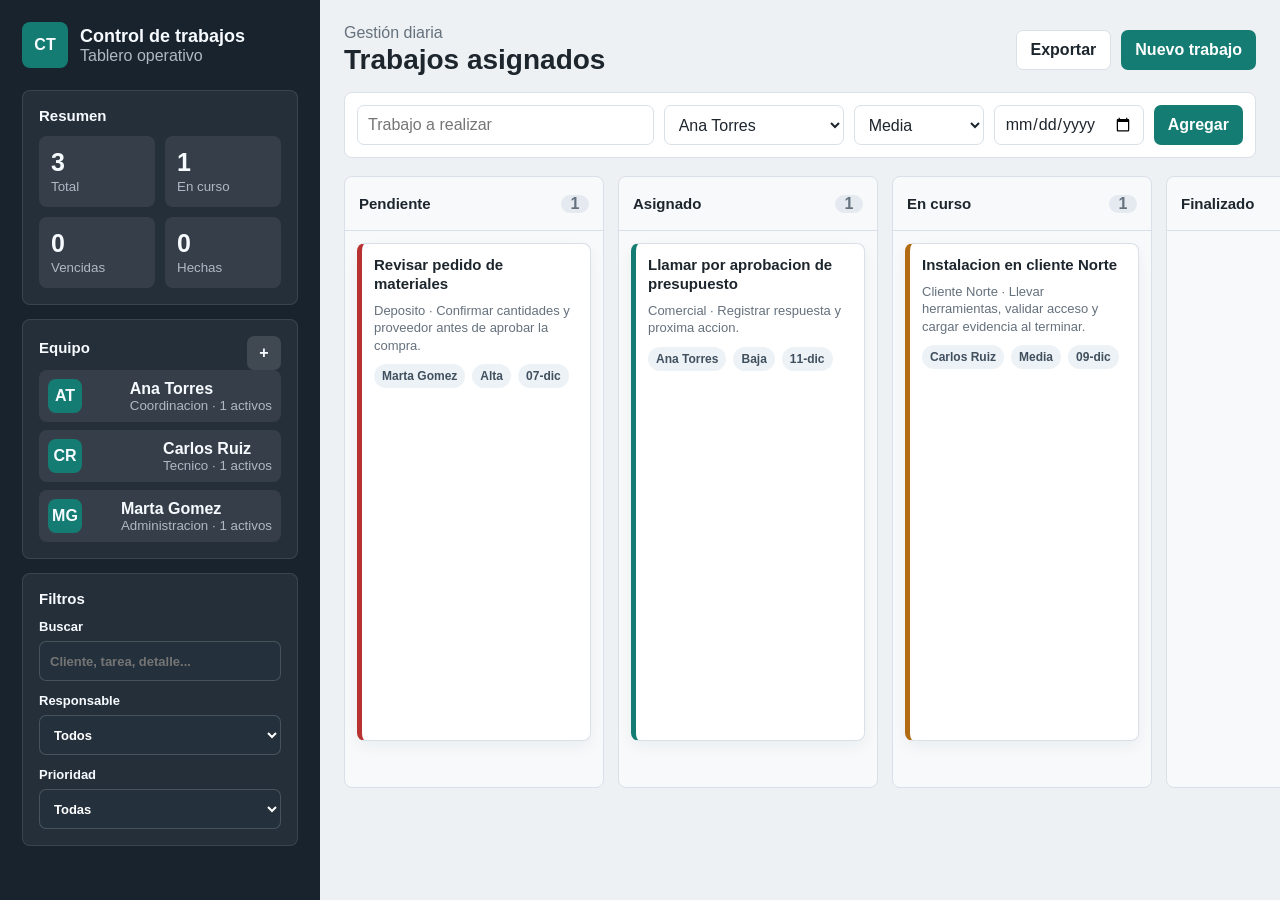
==== index.html @ 929d00e3 "Add files via upload" ====
<!doctype html>
<html lang="es">
  <head>
    <meta charset="UTF-8" />
    <meta name="viewport" content="width=device-width, initial-scale=1.0" />
    <title>Control de trabajos</title>
    <link rel="stylesheet" href="styles.css" />
  </head>
  <body>
    <div class="app-shell">
      <aside class="sidebar">
        <div class="brand">
          <div class="brand-mark">CT</div>
          <div>
            <h1>Control de trabajos</h1>
            <p>Tablero operativo</p>
          </div>
        </div>

        <section class="panel compact">
          <h2>Resumen</h2>
          <div class="stats-grid">
            <div>
              <span id="statTotal">0</span>
              <small>Total</small>
            </div>
            <div>
              <span id="statProgress">0</span>
              <small>En curso</small>
            </div>
            <div>
              <span id="statLate">0</span>
              <small>Vencidas</small>
            </div>
            <div>
              <span id="statDone">0</span>
              <small>Hechas</small>
            </div>
          </div>
        </section>

        <section class="panel">
          <div class="panel-title">
            <h2>Equipo</h2>
            <button class="icon-button" id="addEmployeeBtn" title="Agregar empleado">+</button>
          </div>
          <div class="employee-list" id="employeeList"></div>
        </section>

        <section class="panel">
          <h2>Filtros</h2>
          <label>
            Buscar
            <input id="searchInput" type="search" placeholder="Cliente, tarea, detalle..." />
          </label>
          <label>
            Responsable
            <select id="employeeFilter"></select>
          </label>
          <label>
            Prioridad
            <select id="priorityFilter">
              <option value="all">Todas</option>
              <option value="Alta">Alta</option>
              <option value="Media">Media</option>
              <option value="Baja">Baja</option>
            </select>
          </label>
        </section>
      </aside>

      <main class="workspace">
        <header class="topbar">
          <div>
            <p class="eyebrow">Gestión diaria</p>
            <h2>Trabajos asignados</h2>
          </div>
          <div class="actions">
            <button class="secondary" id="exportBtn">Exportar</button>
            <button class="primary" id="newTaskBtn">Nuevo trabajo</button>
          </div>
        </header>

        <section class="quick-entry">
          <form id="quickTaskForm">
            <input id="quickTitle" required placeholder="Trabajo a realizar" />
            <select id="quickEmployee"></select>
            <select id="quickPriority">
              <option>Media</option>
              <option>Alta</option>
              <option>Baja</option>
            </select>
            <input id="quickDue" type="date" />
            <button type="submit">Agregar</button>
          </form>
        </section>

        <section class="board" id="board"></section>
      </main>
    </div>

    <dialog id="taskDialog">
      <form id="taskForm" method="dialog">
        <div class="modal-head">
          <h2 id="dialogTitle">Nuevo trabajo</h2>
          <button type="button" class="icon-button" id="closeDialogBtn" title="Cerrar">x</button>
        </div>
        <input type="hidden" id="taskId" />
        <label>
          Trabajo
          <input id="taskTitle" required maxlength="90" />
        </label>
        <label>
          Cliente / área
          <input id="taskClient" maxlength="70" />
        </label>
        <div class="form-grid">
          <label>
            Responsable
            <select id="taskEmployee"></select>
          </label>
          <label>
            Estado
            <select id="taskStatus"></select>
          </label>
        </div>
        <div class="form-grid">
          <label>
            Prioridad
            <select id="taskPriority">
              <option>Alta</option>
              <option>Media</option>
              <option>Baja</option>
            </select>
          </label>
          <label>
            Vence
            <input id="taskDue" type="date" />
          </label>
        </div>
        <label>
          Detalle
          <textarea id="taskNotes" rows="4"></textarea>
        </label>
        <div class="modal-actions">
          <button type="button" class="danger" id="deleteTaskBtn">Eliminar</button>
          <span></span>
          <button type="button" class="secondary" id="cancelDialogBtn">Cancelar</button>
          <button class="primary" id="saveTaskBtn">Guardar</button>
        </div>
      </form>
    </dialog>

    <dialog id="employeeDialog">
      <form id="employeeForm" method="dialog">
        <div class="modal-head">
          <h2>Nuevo empleado</h2>
          <button type="button" class="icon-button" id="closeEmployeeBtn" title="Cerrar">x</button>
        </div>
        <label>
          Nombre
          <input id="employeeName" required maxlength="40" />
        </label>
        <label>
          Rol
          <input id="employeeRole" maxlength="50" placeholder="Técnico, administración..." />
        </label>
        <div class="modal-actions two">
          <button type="button" class="secondary" id="cancelEmployeeBtn">Cancelar</button>
          <button class="primary">Guardar</button>
        </div>
      </form>
    </dialog>

    <script src="app.js"></script>
  </body>
</html>
---- styles.css ----
:root {
  color-scheme: light;
  --bg: #eef1f4;
  --surface: #ffffff;
  --surface-2: #f7f9fb;
  --ink: #1d252d;
  --muted: #65717d;
  --line: #d9e0e7;
  --accent: #147c72;
  --accent-dark: #0e5f58;
  --danger: #b93232;
  --warning: #b26a13;
  --blue: #2563a8;
  --shadow: 0 14px 35px rgba(29, 37, 45, 0.1);
}

* {
  box-sizing: border-box;
}

body {
  margin: 0;
  min-height: 100vh;
  background: var(--bg);
  color: var(--ink);
  font-family: Inter, "Segoe UI", Arial, sans-serif;
}

button,
input,
select,
textarea {
  font: inherit;
}

button {
  border: 0;
  cursor: pointer;
}

.app-shell {
  display: grid;
  grid-template-columns: 320px 1fr;
  min-height: 100vh;
}

.sidebar {
  background: #18232d;
  color: #f7fbff;
  padding: 22px;
  overflow: auto;
}

.brand {
  display: flex;
  align-items: center;
  gap: 12px;
  margin-bottom: 22px;
}

.brand-mark {
  display: grid;
  place-items: center;
  width: 46px;
  height: 46px;
  border-radius: 8px;
  background: var(--accent);
  font-weight: 800;
}

h1,
h2,
p {
  margin: 0;
}

.brand h1 {
  font-size: 18px;
}

.brand p,
.eyebrow,
small {
  color: var(--muted);
}

.sidebar .brand p,
.sidebar small {
  color: #aeb9c4;
}

.panel {
  padding: 16px;
  margin-bottom: 14px;
  border: 1px solid rgba(255, 255, 255, 0.1);
  border-radius: 8px;
  background: rgba(255, 255, 255, 0.06);
}

.panel h2 {
  margin-bottom: 12px;
  font-size: 15px;
}

.panel-title,
.topbar,
.actions,
.modal-head,
.task-meta,
.employee-row {
  display: flex;
  align-items: center;
}

.panel-title,
.topbar,
.modal-head,
.employee-row {
  justify-content: space-between;
}

.stats-grid {
  display: grid;
  grid-template-columns: repeat(2, 1fr);
  gap: 10px;
}

.stats-grid div {
  padding: 12px;
  border-radius: 8px;
  background: rgba(255, 255, 255, 0.08);
}

.stats-grid span {
  display: block;
  font-size: 25px;
  font-weight: 800;
}

label {
  display: grid;
  gap: 7px;
  margin-top: 12px;
  color: inherit;
  font-size: 13px;
  font-weight: 700;
}

input,
select,
textarea {
  width: 100%;
  min-height: 40px;
  border: 1px solid var(--line);
  border-radius: 7px;
  background: #fff;
  color: var(--ink);
  padding: 9px 10px;
  outline: none;
}

textarea {
  resize: vertical;
}

.sidebar input,
.sidebar select {
  border-color: rgba(255, 255, 255, 0.16);
  background: #24313c;
  color: #fff;
}

.workspace {
  min-width: 0;
  padding: 24px;
  overflow: auto;
}

.topbar {
  gap: 18px;
  margin-bottom: 16px;
}

.topbar h2 {
  margin-top: 2px;
  font-size: 28px;
}

.actions {
  gap: 10px;
}

.primary,
.secondary,
.danger,
.quick-entry button {
  min-height: 40px;
  border-radius: 7px;
  padding: 0 14px;
  font-weight: 800;
}

.primary,
.quick-entry button {
  background: var(--accent);
  color: #fff;
}

.primary:hover,
.quick-entry button:hover {
  background: var(--accent-dark);
}

.secondary {
  border: 1px solid var(--line);
  background: #fff;
  color: var(--ink);
}

.danger {
  background: #fff0f0;
  color: var(--danger);
}

.icon-button {
  display: grid;
  place-items: center;
  min-width: 34px;
  height: 34px;
  border-radius: 7px;
  background: rgba(255, 255, 255, 0.12);
  color: inherit;
  font-weight: 900;
}

.quick-entry {
  margin-bottom: 18px;
  padding: 12px;
  border: 1px solid var(--line);
  border-radius: 8px;
  background: var(--surface);
}

.quick-entry form {
  display: grid;
  grid-template-columns: minmax(220px, 1fr) 180px 130px 150px auto;
  gap: 10px;
}

.board {
  display: grid;
  grid-template-columns: repeat(4, minmax(260px, 1fr));
  gap: 14px;
  align-items: start;
}

.column {
  min-height: 68vh;
  border: 1px solid var(--line);
  border-radius: 8px;
  background: var(--surface-2);
}

.column-header {
  display: flex;
  justify-content: space-between;
  align-items: center;
  min-height: 54px;
  padding: 14px;
  border-bottom: 1px solid var(--line);
}

.column-header h3 {
  margin: 0;
  font-size: 15px;
}

.count {
  min-width: 28px;
  border-radius: 999px;
  background: #e4eaef;
  color: var(--muted);
  text-align: center;
  font-weight: 800;
}

.task-list {
  display: grid;
  gap: 10px;
  min-height: 58vh;
  padding: 12px;
}

.task-card {
  border: 1px solid var(--line);
  border-left: 5px solid var(--blue);
  border-radius: 8px;
  background: var(--surface);
  padding: 12px;
  box-shadow: 0 6px 15px rgba(29, 37, 45, 0.05);
}

.task-card.dragging {
  opacity: 0.5;
}

.task-card h4 {
  margin: 0 0 8px;
  font-size: 15px;
  line-height: 1.25;
}

.task-card p {
  color: var(--muted);
  font-size: 13px;
  line-height: 1.35;
}

.task-meta {
  flex-wrap: wrap;
  gap: 7px;
  margin-top: 10px;
}

.pill {
  display: inline-flex;
  align-items: center;
  min-height: 24px;
  max-width: 100%;
  border-radius: 999px;
  background: #edf2f6;
  color: #40505f;
  padding: 0 8px;
  font-size: 12px;
  font-weight: 800;
}

.priority-Alta {
  border-left-color: var(--danger);
}

.priority-Media {
  border-left-color: var(--warning);
}

.priority-Baja {
  border-left-color: var(--accent);
}

.late {
  background: #fff0e8;
  color: #a24211;
}

.employee-list {
  display: grid;
  gap: 8px;
}

.employee-row {
  gap: 8px;
  padding: 9px;
  border-radius: 8px;
  background: rgba(255, 255, 255, 0.08);
}

.avatar {
  display: grid;
  place-items: center;
  flex: 0 0 34px;
  height: 34px;
  border-radius: 8px;
  background: var(--accent);
  font-weight: 900;
}

.employee-row strong,
.employee-row small {
  display: block;
}

dialog {
  width: min(620px, calc(100vw - 24px));
  border: 0;
  border-radius: 8px;
  padding: 0;
  box-shadow: var(--shadow);
}

dialog::backdrop {
  background: rgba(13, 20, 27, 0.55);
}

dialog form {
  padding: 18px;
}

.form-grid {
  display: grid;
  grid-template-columns: 1fr 1fr;
  gap: 12px;
}

.modal-actions {
  display: grid;
  grid-template-columns: auto 1fr auto auto;
  gap: 10px;
  margin-top: 16px;
}

.modal-actions.two {
  grid-template-columns: 1fr auto;
}

.drop-target {
  outline: 2px dashed var(--accent);
  outline-offset: -8px;
}

@media (max-width: 1100px) {
  .app-shell {
    grid-template-columns: 1fr;
  }

  .sidebar {
    display: grid;
    grid-template-columns: repeat(2, minmax(240px, 1fr));
    gap: 12px;
  }

  .brand {
    grid-column: 1 / -1;
  }

  .panel {
    margin: 0;
  }

  .board {
    grid-template-columns: repeat(2, minmax(260px, 1fr));
  }
}

@media (max-width: 760px) {
  .workspace,
  .sidebar {
    padding: 14px;
  }

  .sidebar,
  .board,
  .quick-entry form,
  .form-grid {
    grid-template-columns: 1fr;
  }

  .topbar {
    align-items: stretch;
    flex-direction: column;
  }

  .actions {
    display: grid;
    grid-template-columns: 1fr 1fr;
  }

  .column {
    min-height: auto;
  }
}
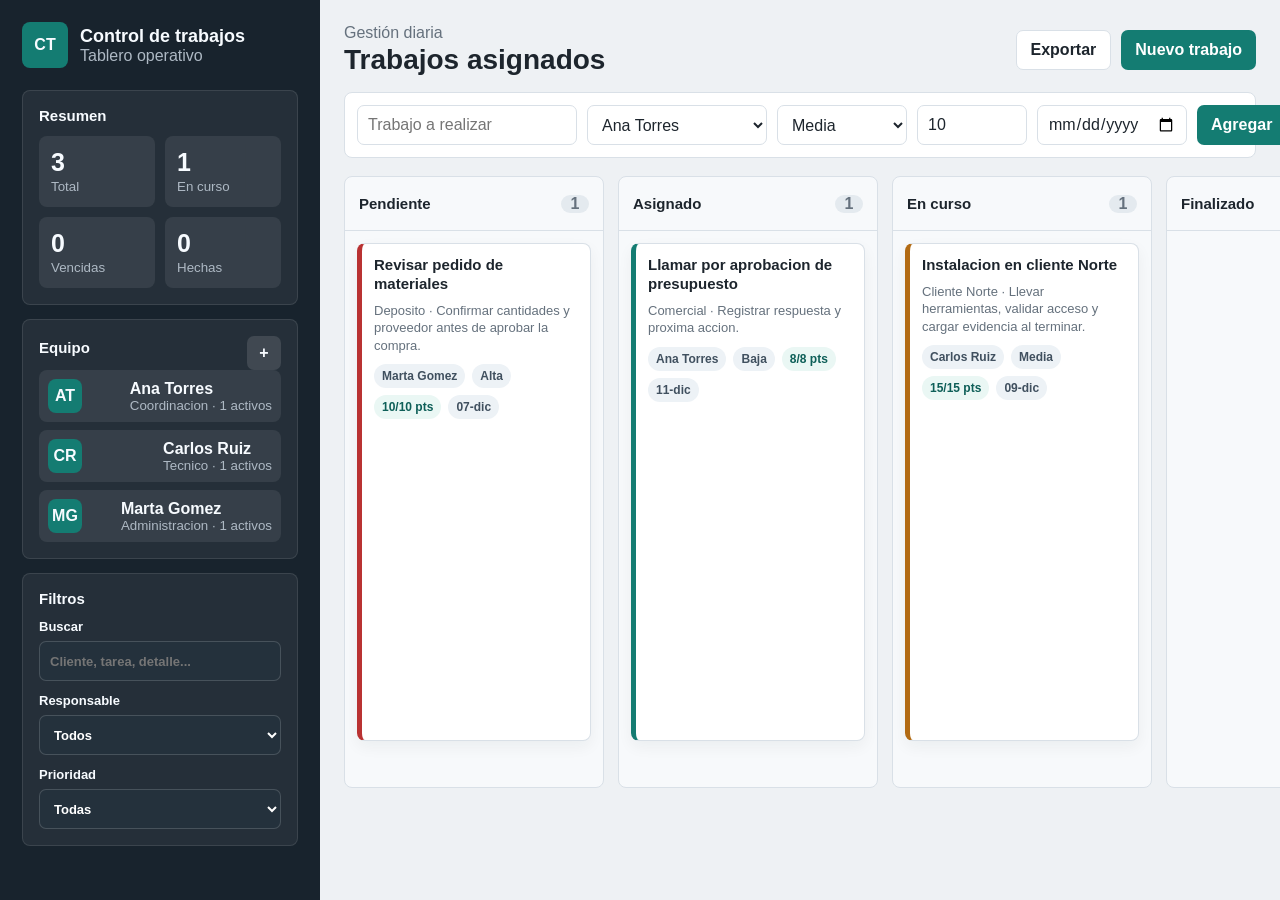
==== commit 50dfc56d: "Add files via upload" ====
--- a/index.html
+++ b/index.html
@@ -90,6 +90,7 @@
               <option>Alta</option>
               <option>Baja</option>
             </select>
+            <input id="quickPoints" type="number" min="0" step="1" value="10" title="Puntos" />
             <input id="quickDue" type="date" />
             <button type="submit">Agregar</button>
           </form>
@@ -138,6 +139,16 @@
             <input id="taskDue" type="date" />
           </label>
         </div>
+        <div class="form-grid">
+          <label>
+            Puntos iniciales
+            <input id="taskPoints" type="number" min="0" step="1" value="10" />
+          </label>
+          <label>
+            Descuento por dia de atraso
+            <input id="taskPenalty" type="number" min="0" step="1" value="1" />
+          </label>
+        </div>
         <label>
           Detalle
           <textarea id="taskNotes" rows="4"></textarea>
--- a/styles.css
+++ b/styles.css
@@ -243,7 +243,7 @@
 
 .quick-entry form {
   display: grid;
-  grid-template-columns: minmax(220px, 1fr) 180px 130px 150px auto;
+  grid-template-columns: minmax(220px, 1fr) 180px 130px 110px 150px auto;
   gap: 10px;
 }
 
@@ -352,6 +352,16 @@
   color: #a24211;
 }
 
+.points {
+  background: #eaf7f4;
+  color: var(--accent-dark);
+}
+
+.points.lost {
+  background: #fff0f0;
+  color: var(--danger);
+}
+
 .employee-list {
   display: grid;
   gap: 8px;
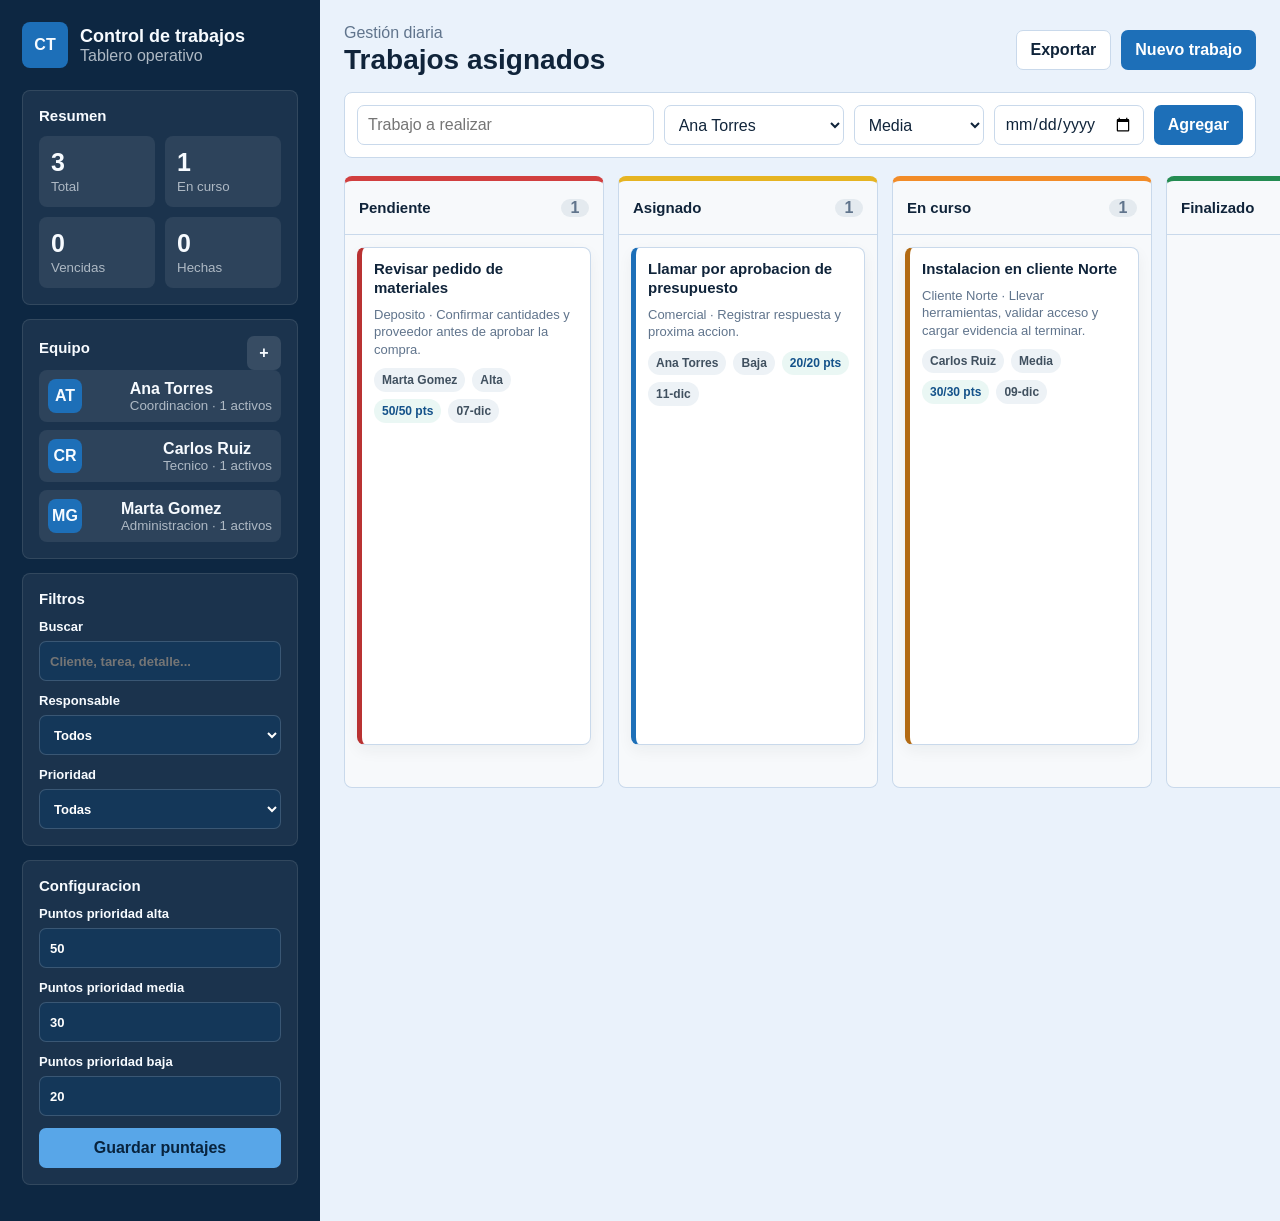
==== commit 12fb8956: "Add files via upload" ====
--- a/index.html
+++ b/index.html
@@ -67,6 +67,25 @@
             </select>
           </label>
         </section>
+
+        <section class="panel">
+          <h2>Configuracion</h2>
+          <form id="settingsForm" class="settings-form">
+            <label>
+              Puntos prioridad alta
+              <input id="pointsAlta" type="number" min="0" step="1" />
+            </label>
+            <label>
+              Puntos prioridad media
+              <input id="pointsMedia" type="number" min="0" step="1" />
+            </label>
+            <label>
+              Puntos prioridad baja
+              <input id="pointsBaja" type="number" min="0" step="1" />
+            </label>
+            <button type="submit">Guardar puntajes</button>
+          </form>
+        </section>
       </aside>
 
       <main class="workspace">
@@ -90,7 +109,6 @@
               <option>Alta</option>
               <option>Baja</option>
             </select>
-            <input id="quickPoints" type="number" min="0" step="1" value="10" title="Puntos" />
             <input id="quickDue" type="date" />
             <button type="submit">Agregar</button>
           </form>
@@ -139,16 +157,11 @@
             <input id="taskDue" type="date" />
           </label>
         </div>
-        <div class="form-grid">
-          <label>
-            Puntos iniciales
-            <input id="taskPoints" type="number" min="0" step="1" value="10" />
-          </label>
-          <label>
-            Descuento por dia de atraso
-            <input id="taskPenalty" type="number" min="0" step="1" value="1" />
-          </label>
-        </div>
+        <p class="points-preview" id="taskPointsPreview">Puntos por prioridad: 30</p>
+        <label>
+          Descuento por dia de atraso
+          <input id="taskPenalty" type="number" min="0" step="1" value="1" />
+        </label>
         <label>
           Detalle
           <textarea id="taskNotes" rows="4"></textarea>
--- a/styles.css
+++ b/styles.css
@@ -1,16 +1,16 @@
 :root {
   color-scheme: light;
-  --bg: #eef1f4;
+  --bg: #eaf2fb;
   --surface: #ffffff;
   --surface-2: #f7f9fb;
-  --ink: #1d252d;
-  --muted: #65717d;
-  --line: #d9e0e7;
-  --accent: #147c72;
-  --accent-dark: #0e5f58;
+  --ink: #10243a;
+  --muted: #60748c;
+  --line: #c9d9eb;
+  --accent: #1d6fb8;
+  --accent-dark: #14528a;
   --danger: #b93232;
   --warning: #b26a13;
-  --blue: #2563a8;
+  --blue: #1d6fb8;
   --shadow: 0 14px 35px rgba(29, 37, 45, 0.1);
 }
 
@@ -45,7 +45,7 @@
 }
 
 .sidebar {
-  background: #18232d;
+  background: #0d2742;
   color: #f7fbff;
   padding: 22px;
   overflow: auto;
@@ -166,7 +166,7 @@
 .sidebar input,
 .sidebar select {
   border-color: rgba(255, 255, 255, 0.16);
-  background: #24313c;
+  background: #143759;
   color: #fff;
 }
 
@@ -243,8 +243,18 @@
 
 .quick-entry form {
   display: grid;
-  grid-template-columns: minmax(220px, 1fr) 180px 130px 110px 150px auto;
+  grid-template-columns: minmax(220px, 1fr) 180px 130px 150px auto;
   gap: 10px;
+}
+
+.settings-form button {
+  width: 100%;
+  min-height: 40px;
+  margin-top: 12px;
+  border-radius: 7px;
+  background: #58a6e8;
+  color: #08233d;
+  font-weight: 800;
 }
 
 .board {
@@ -259,6 +269,22 @@
   border: 1px solid var(--line);
   border-radius: 8px;
   background: var(--surface-2);
+}
+
+.column[data-status="pendiente"] {
+  border-top: 5px solid #d13f3f;
+}
+
+.column[data-status="asignado"] {
+  border-top: 5px solid #e6b422;
+}
+
+.column[data-status="en-curso"] {
+  border-top: 5px solid #f28c28;
+}
+
+.column[data-status="finalizado"] {
+  border-top: 5px solid #248c52;
 }
 
 .column-header {
@@ -362,6 +388,16 @@
   color: var(--danger);
 }
 
+.points-preview {
+  margin-top: 12px;
+  padding: 10px 12px;
+  border-radius: 7px;
+  background: #e9f4ff;
+  color: var(--accent-dark);
+  font-size: 13px;
+  font-weight: 800;
+}
+
 .employee-list {
   display: grid;
   gap: 8px;
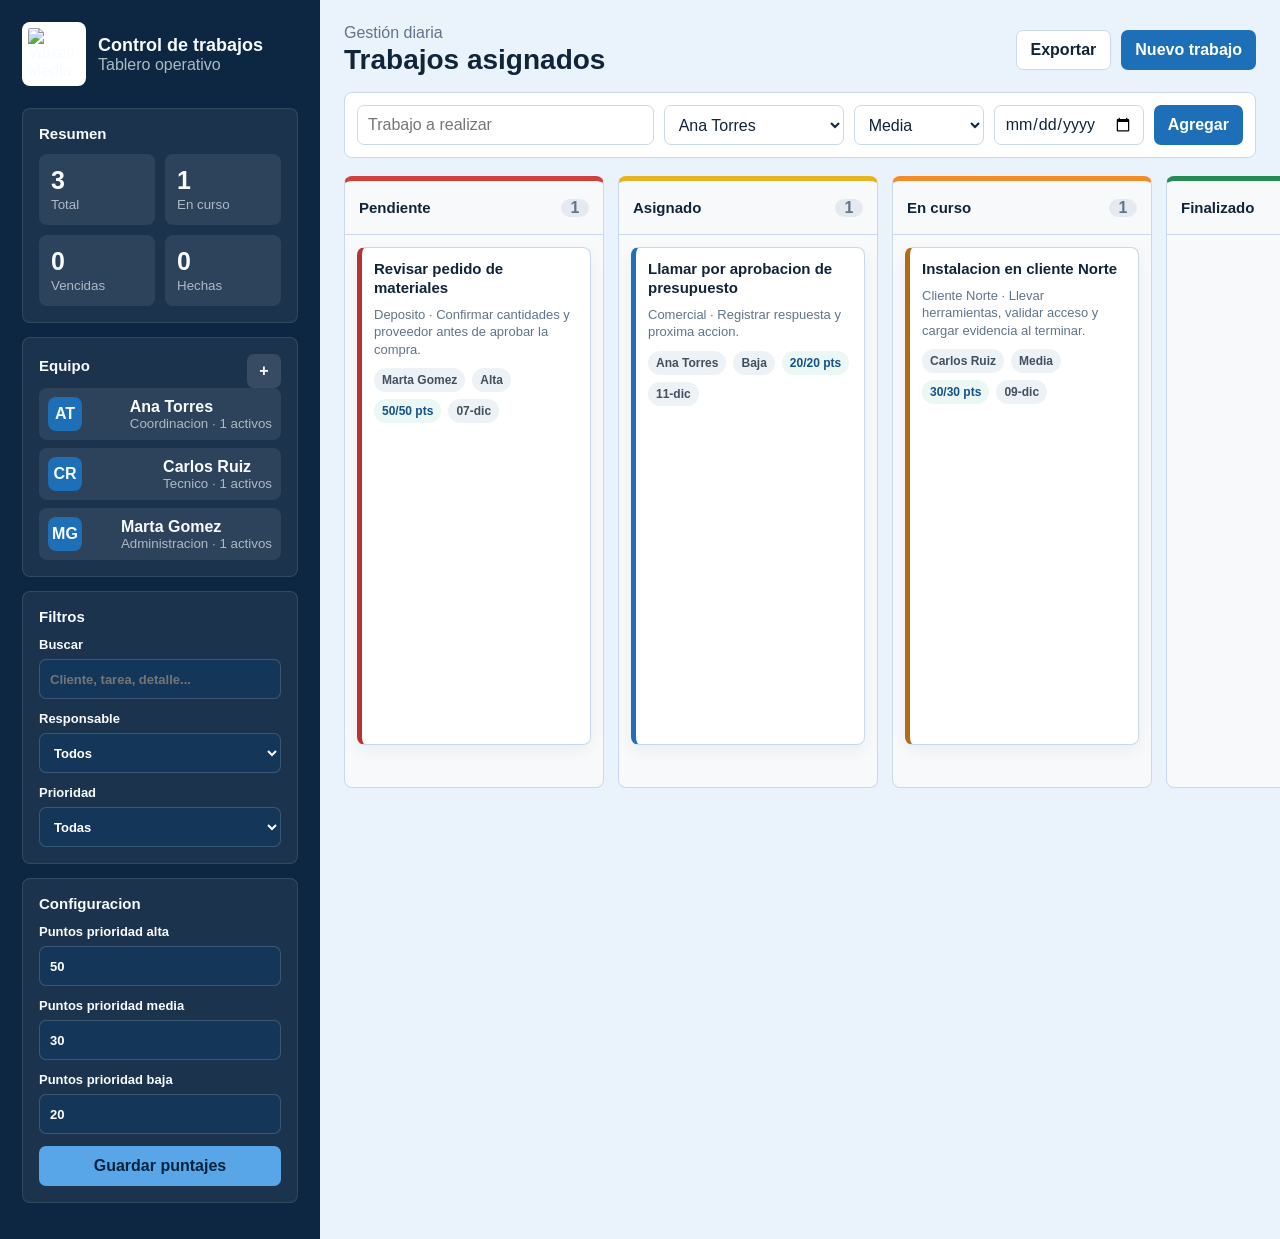
==== commit 770c1637: "Add files via upload" ====
--- a/index.html
+++ b/index.html
@@ -10,7 +10,7 @@
     <div class="app-shell">
       <aside class="sidebar">
         <div class="brand">
-          <div class="brand-mark">CT</div>
+          <img class="brand-logo" src="assets/vaixell-media-logo.png" alt="Vaixell Media" />
           <div>
             <h1>Control de trabajos</h1>
             <p>Tablero operativo</p>
--- a/styles.css
+++ b/styles.css
@@ -58,14 +58,13 @@
   margin-bottom: 22px;
 }
 
-.brand-mark {
-  display: grid;
-  place-items: center;
-  width: 46px;
-  height: 46px;
-  border-radius: 8px;
-  background: var(--accent);
-  font-weight: 800;
+.brand-logo {
+  width: 64px;
+  height: 64px;
+  border-radius: 8px;
+  object-fit: contain;
+  background: #ffffff;
+  padding: 6px;
 }
 
 h1,
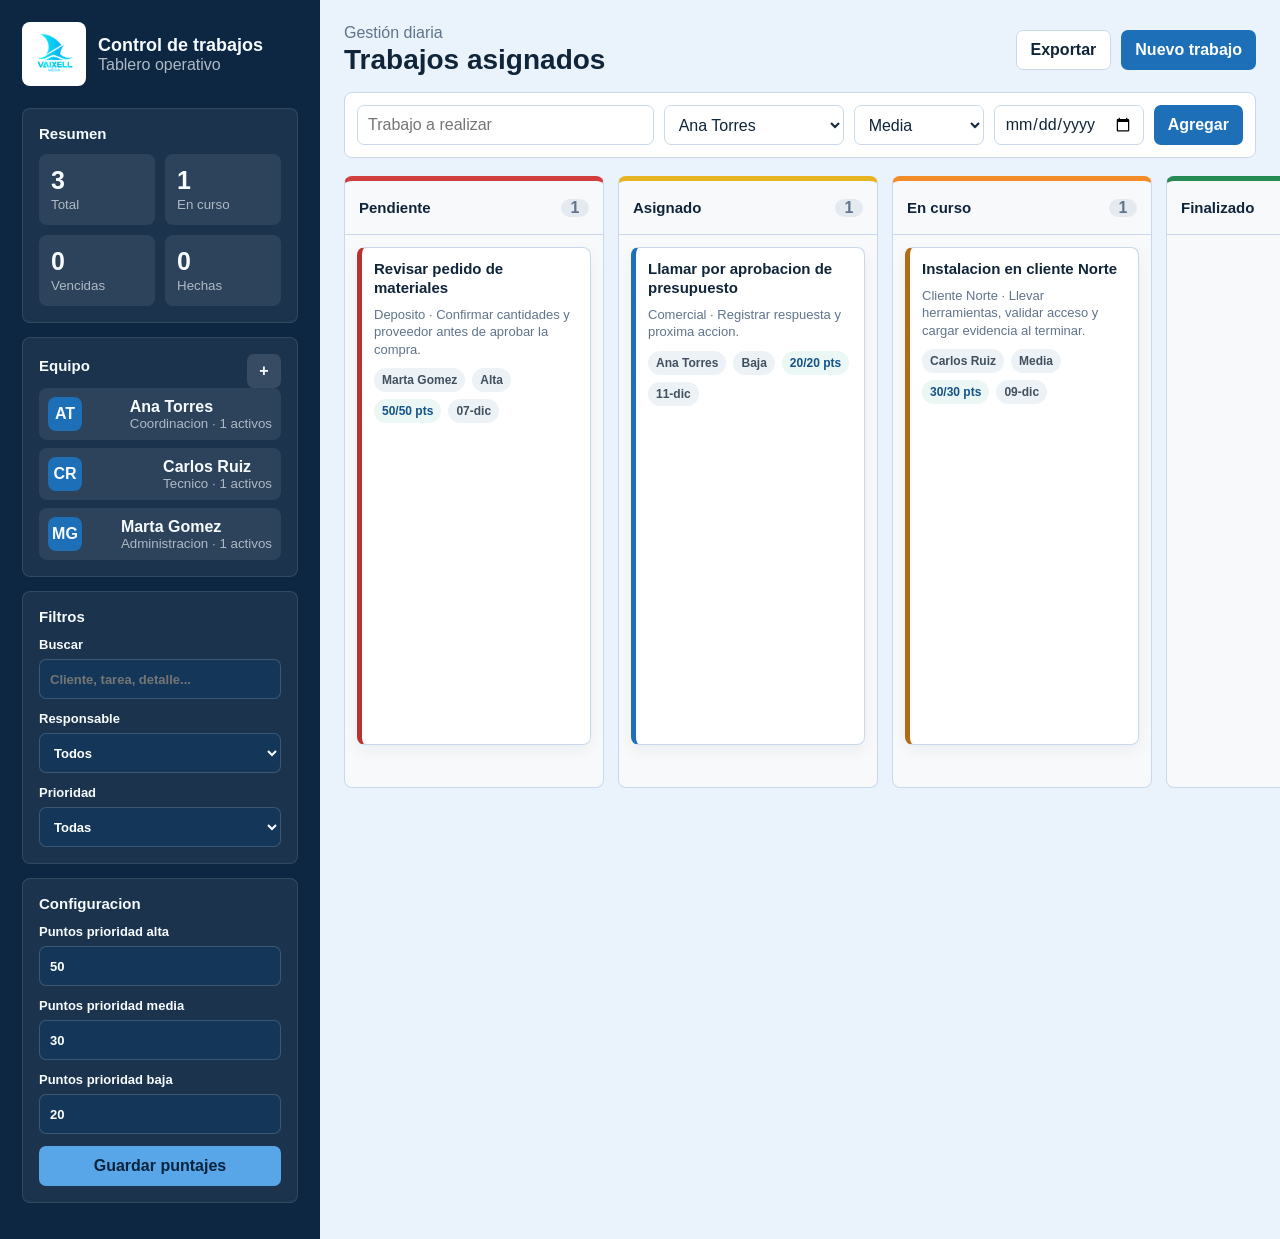
==== commit 44143392: "Add files via upload" ====
--- a/index.html
+++ b/index.html
@@ -10,7 +10,7 @@
     <div class="app-shell">
       <aside class="sidebar">
         <div class="brand">
-          <img class="brand-logo" src="assets/vaixell-media-logo.png" alt="Vaixell Media" />
+          <img class="brand-logo" src="vaixell-media-logo.png" alt="Vaixell Media" />
           <div>
             <h1>Control de trabajos</h1>
             <p>Tablero operativo</p>
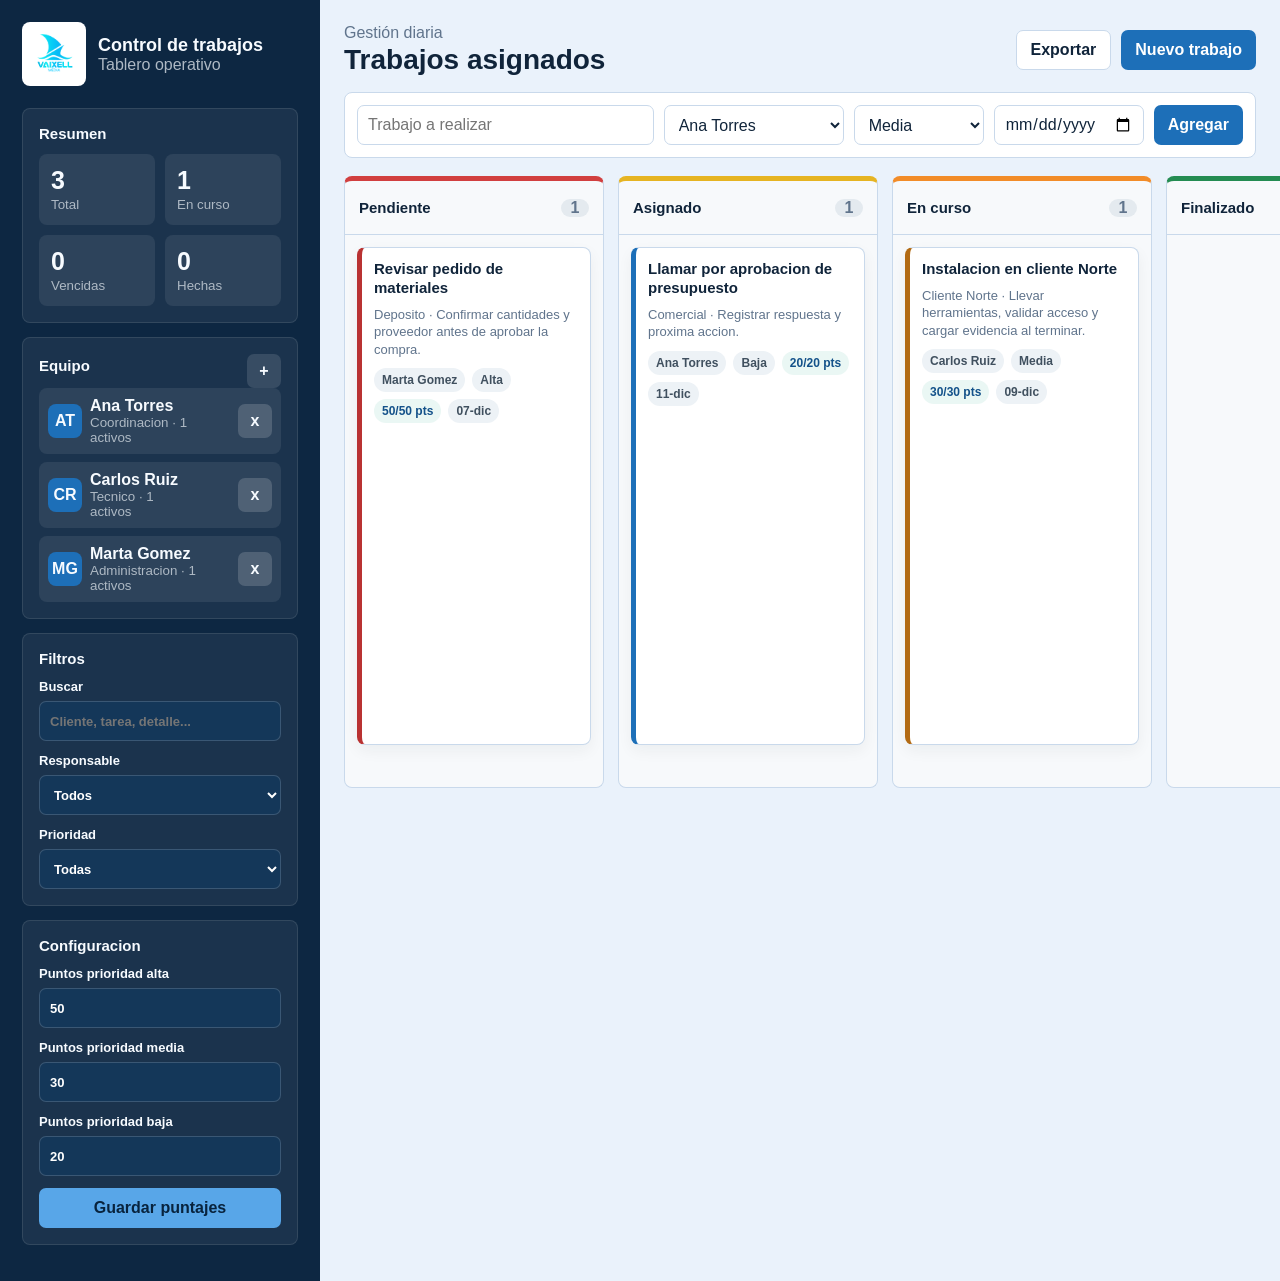
==== commit fac18c13: "Add files via upload" ====
--- a/index.html
+++ b/index.html
@@ -157,11 +157,17 @@
             <input id="taskDue" type="date" />
           </label>
         </div>
-        <p class="points-preview" id="taskPointsPreview">Puntos por prioridad: 30</p>
-        <label>
-          Descuento por dia de atraso
-          <input id="taskPenalty" type="number" min="0" step="1" value="1" />
-        </label>
+        <div class="form-grid">
+          <label>
+            Puntos de esta tarea
+            <input id="taskPoints" type="number" min="0" step="1" value="30" />
+          </label>
+          <label>
+            Descuento por dia de atraso
+            <input id="taskPenalty" type="number" min="0" step="1" value="1" />
+          </label>
+        </div>
+        <p class="points-preview" id="taskPointsPreview">Puntaje sugerido por prioridad: 30</p>
         <label>
           Detalle
           <textarea id="taskNotes" rows="4"></textarea>
@@ -196,6 +202,22 @@
       </form>
     </dialog>
 
+    <dialog id="confirmDialog">
+      <form id="confirmForm" method="dialog">
+        <div class="modal-head">
+          <h2>Eliminar empleado</h2>
+          <button type="button" class="icon-button" id="closeConfirmBtn" title="Cerrar">x</button>
+        </div>
+        <p class="confirm-copy" id="confirmMessage">
+          Esta accion dejara las tareas asignadas sin responsable.
+        </p>
+        <div class="modal-actions two">
+          <button type="button" class="secondary" id="cancelConfirmBtn">Cancelar</button>
+          <button class="danger" id="confirmDeleteBtn">Eliminar</button>
+        </div>
+      </form>
+    </dialog>
+
     <script src="app.js"></script>
   </body>
 </html>
--- a/styles.css
+++ b/styles.css
@@ -106,7 +106,8 @@
 .actions,
 .modal-head,
 .task-meta,
-.employee-row {
+.employee-row,
+.employee-main {
   display: flex;
   align-items: center;
 }
@@ -409,6 +410,20 @@
   background: rgba(255, 255, 255, 0.08);
 }
 
+.employee-main {
+  gap: 8px;
+  min-width: 0;
+}
+
+.delete-employee-btn {
+  flex: 0 0 34px;
+  background: rgba(255, 255, 255, 0.16);
+}
+
+.delete-employee-btn:hover {
+  background: rgba(255, 255, 255, 0.26);
+}
+
 .avatar {
   display: grid;
   place-items: center;
@@ -438,6 +453,12 @@
 
 dialog form {
   padding: 18px;
+}
+
+.confirm-copy {
+  margin-top: 10px;
+  color: var(--muted);
+  line-height: 1.45;
 }
 
 .form-grid {
